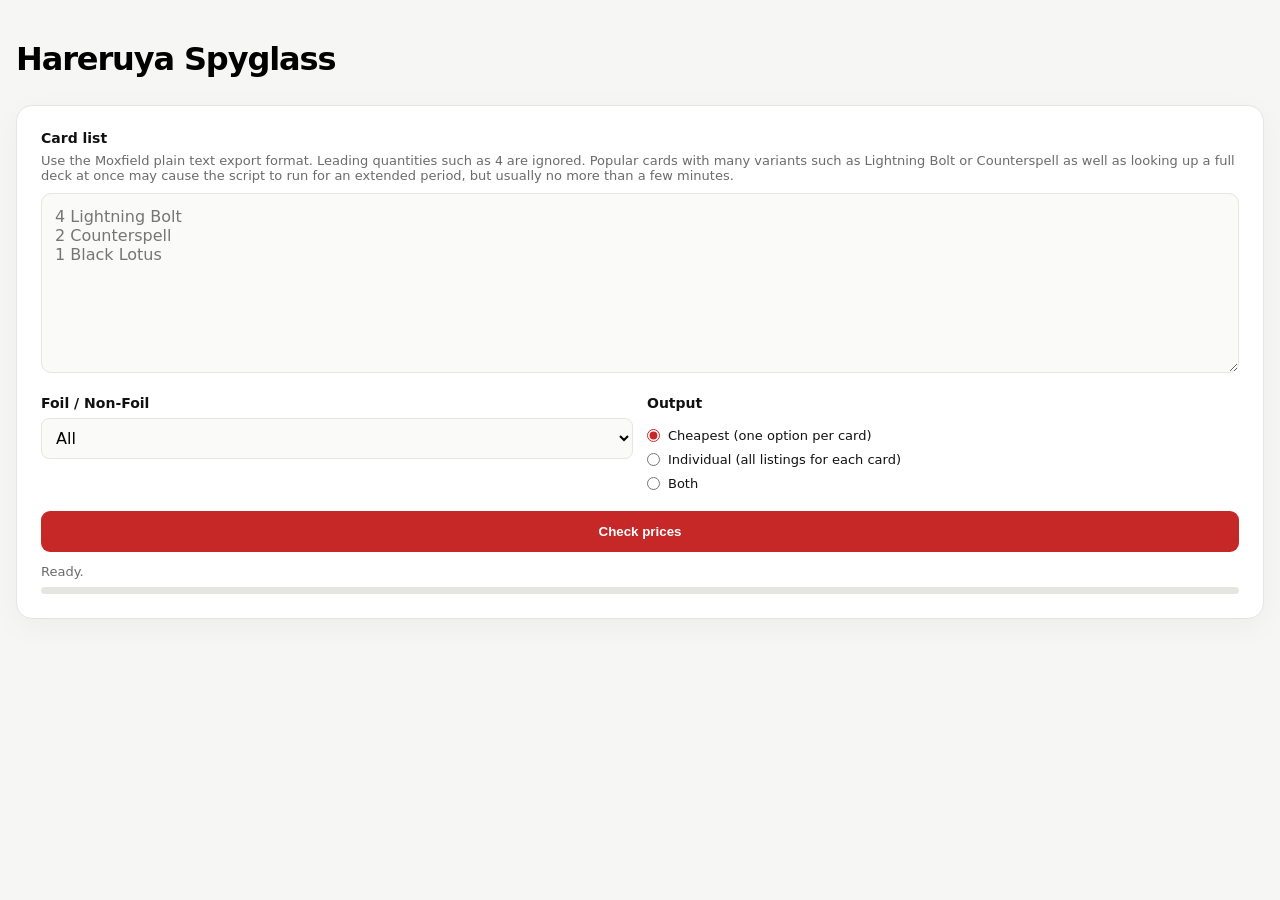
==== static/index.html @ bbbd2a52 "Initial version This should work. It is vibe coded for the most part and superficially tested, but d" ====
<!doctype html>
<html lang="en">
<head>
  <meta charset="utf-8">
  <meta name="viewport" content="width=device-width, initial-scale=1">
  <title>Hareruya Spyglass</title>
  <link rel="stylesheet" href="/static/styles.css">
</head>
<body>
  <main class="shell">
    <header>
      <h1>Hareruya Spyglass</h1>
    </header>

    <section class="panel form-panel">
      <label for="cards">Card list</label>
      <p class="hint">Use the Moxfield plain text export format. Leading quantities such as <code>4</code> are ignored. Popular cards with many variants such as Lightning Bolt or Counterspell as well as looking up a full deck at once may cause the script to run for an extended period, but usually no more than a few minutes.</p>
      <textarea id="cards" spellcheck="false" placeholder="4 Lightning Bolt&#10;2 Counterspell&#10;1 Black Lotus"></textarea>

      <div class="options">
        <div>
          <label for="finish">Foil / Non-Foil</label>
          <select id="finish">
            <option value="all">All</option>
            <option value="foil">Foil</option>
            <option value="nonfoil">Non-foil</option>
          </select>
        </div>
        <div>
          <label>Output</label>
          <div class="output-checks" id="outputChecks">
            <label class="check-option"><input type="radio" name="output" id="outputCheapest" value="cheapest" checked> Cheapest (one option per card)</label>
            <label class="check-option"><input type="radio" name="output" id="outputAll" value="individual"> Individual (all listings for each card)</label>
            <label class="check-option"><input type="radio" name="output" id="outputBoth" value="both"> Both</label>
          </div>
        </div>
      </div>

      <button id="check">Check prices</button>
      <div id="status" class="status">Ready.</div>
      <div class="progress-track"><div id="progress" class="progress"></div></div>
    </section>

    <section id="results" class="results hidden"></section>
  </main>
  <script src="/static/app.js"></script>
</body>
</html>
---- static/styles.css ----
:root { --red:#c62828; --red-dark:#9f1f1f; --bg:#f6f6f4; --card:#fff; --text:#111; --muted:#6b6b6b; --border:#e5e5e2; --field:#fafaf8; }
* { box-sizing:border-box; }
body { margin:0; background:var(--bg); color:var(--text); font-family:Inter,ui-sans-serif,system-ui,-apple-system,BlinkMacSystemFont,"Segoe UI",sans-serif; }
.shell { width:min(1250px,calc(100% - 32px)); margin:0 auto; padding:42px 0 60px; }
header { margin-bottom:28px; }
h1 { margin:0; font-size:32px; line-height:1.1; letter-spacing:-.035em; color:#000; }
p { margin:5px 0 0; color:var(--muted); }
.panel,.card-result { background:var(--card); border:1px solid var(--border); border-radius:16px; padding:24px; box-shadow:0 8px 30px rgba(0,0,0,.04); }
label { display:block; font-weight:700; font-size:14px; margin-bottom:7px; }
.hint { font-size:13px; margin:0 0 10px; }
textarea { width:100%; min-height:180px; resize:vertical; border:1px solid var(--border); background:var(--field); border-radius:10px; padding:13px; font:inherit; outline:none; }
textarea:focus,select:focus,input:focus { border-color:var(--red); box-shadow:0 0 0 3px rgba(198,40,40,.1); }
.options { display:grid; grid-template-columns:1fr 1fr; gap:14px; margin-top:18px; }
select,input { width:100%; padding:9px 10px; border:1px solid var(--border); border-radius:8px; background:var(--field); font:inherit; }
button { margin-top:18px; width:100%; border:0; border-radius:9px; background:var(--red); color:white; padding:13px 18px; font-weight:800; cursor:pointer; }
button:hover { background:var(--red-dark); } button:disabled { opacity:.55; cursor:not-allowed; }
.status { margin-top:12px; color:var(--muted); font-size:13px; }
.progress-track { margin-top:8px; height:7px; background:var(--border); border-radius:999px; overflow:hidden; }
.progress { width:0; height:100%; background:var(--red); transition:width .2s; }
.results { margin-top:24px; width:100vw; margin-left:calc(50% - 50vw); margin-right:calc(50% - 50vw); display:flex; flex-direction:column; align-items:center; gap:18px; }
.card-result { width:max-content; max-width:calc(100vw - 32px); margin-inline:auto; }\n.card-result h2 { margin:0 0 14px; font-size:18px; }
.individual-section { padding-bottom:18px; }
.tabbar { display:flex; gap:6px; flex-wrap:nowrap; overflow-x:auto; margin-bottom:14px; border-bottom:1px solid var(--border); padding:0 2px 10px; scrollbar-width:thin; }
.tab { width:auto; flex:0 0 auto; margin:0; background:var(--field); color:var(--muted); padding:9px 12px; border:1px solid var(--border); border-radius:8px; white-space:nowrap; }
.tab:hover { background:var(--red-soft, #fdecec); color:var(--text); }
.tab.active { background:var(--red); color:#fff; border-color:var(--red); }
.tab-panel { min-width:0; }
.table-tools { display:flex; align-items:end; justify-content:space-between; gap:12px; margin-bottom:12px; flex-wrap:wrap; }
.filters { display:flex; align-items:end; gap:8px; flex-wrap:wrap; flex:1; }
.filter-control { min-width:120px; margin:0; font-size:12px; color:var(--muted); }
.filter-control input,.filter-control select { margin-top:5px; }
.title-filter { min-width:190px; }
.clear-filters { width:auto; margin:0; padding:9px 12px; background:var(--field); color:var(--text); border:1px solid var(--border); }
.clear-filters:hover { background:#eee; }
.table-count { color:var(--muted); font-size:12px; white-space:nowrap; }
.table-wrap { width:fit-content; max-width:100%; margin-inline:auto; overflow-x:auto; overflow-y:visible; border:1px solid var(--border); border-radius:9px; }
table { width:max-content; min-width:0; max-width:none; border-collapse:collapse; }
th,td { text-align:left; padding:10px 9px; border-bottom:1px solid var(--border); vertical-align:middle; white-space:nowrap; }
th { background:var(--red); color:white; cursor:pointer; position:sticky; top:0; user-select:none; }
th:last-child { cursor:default; }
.listing-heading { width:130px; cursor:default; }
.preview-heading { width:105px; cursor:default; }
.listing-unavailable { color:var(--muted); font-size:12px; }
tr:last-child td { border-bottom:0; }
.price { white-space:nowrap; font-variant-numeric:tabular-nums; font-weight:700; }
.listing-button { display:inline-block; padding:6px 11px; border-radius:7px; background:var(--red); color:#fff; text-decoration:none; font-weight:700; font-size:12px; white-space:nowrap; }
.listing-button:hover { background:var(--red-dark); }
.preview-button { position:relative; display:inline-flex; align-items:center; justify-content:center; min-width:72px; padding:6px 10px; border-radius:7px; background:var(--field); color:var(--text); border:1px solid var(--border); font-weight:700; font-size:12px; white-space:nowrap; cursor:default; }
.preview-button:hover, .preview-button:focus-visible { background:#eee; outline:none; }
.preview-unavailable { color:var(--muted); }

.empty,.error,.no-results { padding:18px; background:var(--field); border-radius:9px; color:var(--muted); }
.hidden { display:none; }
@media (max-width:700px) { .shell{width:min(100% - 18px,1250px);padding-top:22px} h1{font-size:24px}.options{grid-template-columns:1fr}.panel,.card-result{padding:17px}.filter-control{min-width:calc(50% - 8px)}.title-filter{min-width:100%} }

.output-checks { display:flex; flex-direction:column; gap:9px; padding:10px 0 2px; }
.check-option { display:flex; align-items:center; gap:8px; margin:0; font-weight:500; font-size:13px; cursor:pointer; }
.check-option input { width:auto; margin:0; accent-color:var(--red); }
.image-preview-overlay { position:fixed; z-index:2147483647; width:max-content; max-width:calc(100vw - 20px); max-height:calc(100vh - 20px); overflow:hidden; padding:0; background:transparent; border:0; border-radius:10px; box-shadow:none; pointer-events:none; }
.image-preview-overlay img { display:block; width:auto; max-width:calc(100vw - 20px); height:auto; max-height:calc(100vh - 20px); object-fit:contain; border:1px solid var(--border); border-radius:8px; box-shadow:0 18px 45px rgba(0,0,0,.25); }
.preview-message { padding:24px 14px; background:#fff; border:1px solid var(--border); border-radius:10px; box-shadow:0 18px 45px rgba(0,0,0,.25); color:var(--muted); text-align:center; font-size:13px; }
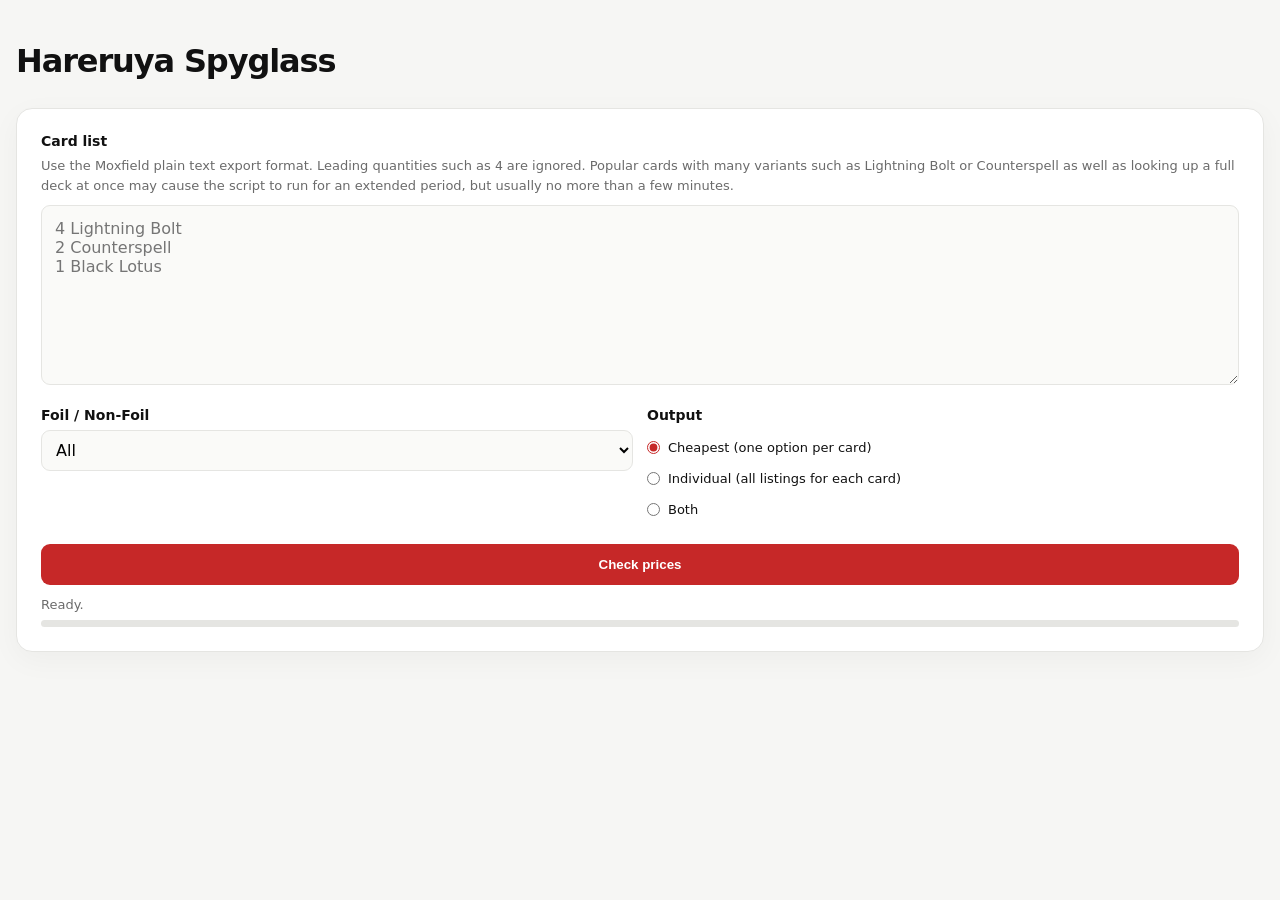
==== commit 3df7fa17: "Update: Fix Excessive Lookup (for example: Tithe also returning Smothering Tithe)" ====
--- a/static/index.html
+++ b/static/index.html
@@ -1,48 +1 @@
-<!doctype html>
-<html lang="en">
-<head>
-  <meta charset="utf-8">
-  <meta name="viewport" content="width=device-width, initial-scale=1">
-  <title>Hareruya Spyglass</title>
-  <link rel="stylesheet" href="/static/styles.css">
-</head>
-<body>
-  <main class="shell">
-    <header>
-      <h1>Hareruya Spyglass</h1>
-    </header>
-
-    <section class="panel form-panel">
-      <label for="cards">Card list</label>
-      <p class="hint">Use the Moxfield plain text export format. Leading quantities such as <code>4</code> are ignored. Popular cards with many variants such as Lightning Bolt or Counterspell as well as looking up a full deck at once may cause the script to run for an extended period, but usually no more than a few minutes.</p>
-      <textarea id="cards" spellcheck="false" placeholder="4 Lightning Bolt&#10;2 Counterspell&#10;1 Black Lotus"></textarea>
-
-      <div class="options">
-        <div>
-          <label for="finish">Foil / Non-Foil</label>
-          <select id="finish">
-            <option value="all">All</option>
-            <option value="foil">Foil</option>
-            <option value="nonfoil">Non-foil</option>
-          </select>
-        </div>
-        <div>
-          <label>Output</label>
-          <div class="output-checks" id="outputChecks">
-            <label class="check-option"><input type="radio" name="output" id="outputCheapest" value="cheapest" checked> Cheapest (one option per card)</label>
-            <label class="check-option"><input type="radio" name="output" id="outputAll" value="individual"> Individual (all listings for each card)</label>
-            <label class="check-option"><input type="radio" name="output" id="outputBoth" value="both"> Both</label>
-          </div>
-        </div>
-      </div>
-
-      <button id="check">Check prices</button>
-      <div id="status" class="status">Ready.</div>
-      <div class="progress-track"><div id="progress" class="progress"></div></div>
-    </section>
-
-    <section id="results" class="results hidden"></section>
-  </main>
-  <script src="/static/app.js"></script>
-</body>
-</html>
+<!doctype html><html><head><meta charset="utf-8"><meta name="viewport" content="width=device-width,initial-scale=1"><title>Hareruya Spyglass</title><link rel="stylesheet" href="/static/styles.css"></head><body><main class="shell"><header><h1>Hareruya Spyglass</h1></header><section class="panel"><label for="cards">Card list</label><p class="hint">Use the Moxfield plain text export format. Leading quantities such as <code>4</code> are ignored. Popular cards with many variants such as Lightning Bolt or Counterspell as well as looking up a full deck at once may cause the script to run for an extended period, but usually no more than a few minutes.</p><textarea id="cards" spellcheck="false" placeholder="4 Lightning Bolt&#10;2 Counterspell&#10;1 Black Lotus"></textarea><div class="options"><div><label for="finish">Foil / Non-Foil</label><select id="finish"><option value="all">All</option><option value="foil">Foil</option><option value="nonfoil">Non-foil</option></select></div><div><label>Output</label><div class="output-checks"><label><input type="radio" name="output" id="outputCheapest" checked> Cheapest (one option per card)</label><label><input type="radio" name="output" id="outputAll"> Individual (all listings for each card)</label><label><input type="radio" name="output" id="outputBoth"> Both</label></div></div></div><button id="check">Check prices</button><div id="status" class="status">Ready.</div><div class="progress-track"><div id="progress"></div></div></section><section id="results" class="results hidden"></section></main><script src="/static/app.js"></script></body></html>
--- a/static/styles.css
+++ b/static/styles.css
@@ -1,61 +1 @@
-:root { --red:#c62828; --red-dark:#9f1f1f; --bg:#f6f6f4; --card:#fff; --text:#111; --muted:#6b6b6b; --border:#e5e5e2; --field:#fafaf8; }
-* { box-sizing:border-box; }
-body { margin:0; background:var(--bg); color:var(--text); font-family:Inter,ui-sans-serif,system-ui,-apple-system,BlinkMacSystemFont,"Segoe UI",sans-serif; }
-.shell { width:min(1250px,calc(100% - 32px)); margin:0 auto; padding:42px 0 60px; }
-header { margin-bottom:28px; }
-h1 { margin:0; font-size:32px; line-height:1.1; letter-spacing:-.035em; color:#000; }
-p { margin:5px 0 0; color:var(--muted); }
-.panel,.card-result { background:var(--card); border:1px solid var(--border); border-radius:16px; padding:24px; box-shadow:0 8px 30px rgba(0,0,0,.04); }
-label { display:block; font-weight:700; font-size:14px; margin-bottom:7px; }
-.hint { font-size:13px; margin:0 0 10px; }
-textarea { width:100%; min-height:180px; resize:vertical; border:1px solid var(--border); background:var(--field); border-radius:10px; padding:13px; font:inherit; outline:none; }
-textarea:focus,select:focus,input:focus { border-color:var(--red); box-shadow:0 0 0 3px rgba(198,40,40,.1); }
-.options { display:grid; grid-template-columns:1fr 1fr; gap:14px; margin-top:18px; }
-select,input { width:100%; padding:9px 10px; border:1px solid var(--border); border-radius:8px; background:var(--field); font:inherit; }
-button { margin-top:18px; width:100%; border:0; border-radius:9px; background:var(--red); color:white; padding:13px 18px; font-weight:800; cursor:pointer; }
-button:hover { background:var(--red-dark); } button:disabled { opacity:.55; cursor:not-allowed; }
-.status { margin-top:12px; color:var(--muted); font-size:13px; }
-.progress-track { margin-top:8px; height:7px; background:var(--border); border-radius:999px; overflow:hidden; }
-.progress { width:0; height:100%; background:var(--red); transition:width .2s; }
-.results { margin-top:24px; width:100vw; margin-left:calc(50% - 50vw); margin-right:calc(50% - 50vw); display:flex; flex-direction:column; align-items:center; gap:18px; }
-.card-result { width:max-content; max-width:calc(100vw - 32px); margin-inline:auto; }\n.card-result h2 { margin:0 0 14px; font-size:18px; }
-.individual-section { padding-bottom:18px; }
-.tabbar { display:flex; gap:6px; flex-wrap:nowrap; overflow-x:auto; margin-bottom:14px; border-bottom:1px solid var(--border); padding:0 2px 10px; scrollbar-width:thin; }
-.tab { width:auto; flex:0 0 auto; margin:0; background:var(--field); color:var(--muted); padding:9px 12px; border:1px solid var(--border); border-radius:8px; white-space:nowrap; }
-.tab:hover { background:var(--red-soft, #fdecec); color:var(--text); }
-.tab.active { background:var(--red); color:#fff; border-color:var(--red); }
-.tab-panel { min-width:0; }
-.table-tools { display:flex; align-items:end; justify-content:space-between; gap:12px; margin-bottom:12px; flex-wrap:wrap; }
-.filters { display:flex; align-items:end; gap:8px; flex-wrap:wrap; flex:1; }
-.filter-control { min-width:120px; margin:0; font-size:12px; color:var(--muted); }
-.filter-control input,.filter-control select { margin-top:5px; }
-.title-filter { min-width:190px; }
-.clear-filters { width:auto; margin:0; padding:9px 12px; background:var(--field); color:var(--text); border:1px solid var(--border); }
-.clear-filters:hover { background:#eee; }
-.table-count { color:var(--muted); font-size:12px; white-space:nowrap; }
-.table-wrap { width:fit-content; max-width:100%; margin-inline:auto; overflow-x:auto; overflow-y:visible; border:1px solid var(--border); border-radius:9px; }
-table { width:max-content; min-width:0; max-width:none; border-collapse:collapse; }
-th,td { text-align:left; padding:10px 9px; border-bottom:1px solid var(--border); vertical-align:middle; white-space:nowrap; }
-th { background:var(--red); color:white; cursor:pointer; position:sticky; top:0; user-select:none; }
-th:last-child { cursor:default; }
-.listing-heading { width:130px; cursor:default; }
-.preview-heading { width:105px; cursor:default; }
-.listing-unavailable { color:var(--muted); font-size:12px; }
-tr:last-child td { border-bottom:0; }
-.price { white-space:nowrap; font-variant-numeric:tabular-nums; font-weight:700; }
-.listing-button { display:inline-block; padding:6px 11px; border-radius:7px; background:var(--red); color:#fff; text-decoration:none; font-weight:700; font-size:12px; white-space:nowrap; }
-.listing-button:hover { background:var(--red-dark); }
-.preview-button { position:relative; display:inline-flex; align-items:center; justify-content:center; min-width:72px; padding:6px 10px; border-radius:7px; background:var(--field); color:var(--text); border:1px solid var(--border); font-weight:700; font-size:12px; white-space:nowrap; cursor:default; }
-.preview-button:hover, .preview-button:focus-visible { background:#eee; outline:none; }
-.preview-unavailable { color:var(--muted); }
-
-.empty,.error,.no-results { padding:18px; background:var(--field); border-radius:9px; color:var(--muted); }
-.hidden { display:none; }
-@media (max-width:700px) { .shell{width:min(100% - 18px,1250px);padding-top:22px} h1{font-size:24px}.options{grid-template-columns:1fr}.panel,.card-result{padding:17px}.filter-control{min-width:calc(50% - 8px)}.title-filter{min-width:100%} }
-
-.output-checks { display:flex; flex-direction:column; gap:9px; padding:10px 0 2px; }
-.check-option { display:flex; align-items:center; gap:8px; margin:0; font-weight:500; font-size:13px; cursor:pointer; }
-.check-option input { width:auto; margin:0; accent-color:var(--red); }
-.image-preview-overlay { position:fixed; z-index:2147483647; width:max-content; max-width:calc(100vw - 20px); max-height:calc(100vh - 20px); overflow:hidden; padding:0; background:transparent; border:0; border-radius:10px; box-shadow:none; pointer-events:none; }
-.image-preview-overlay img { display:block; width:auto; max-width:calc(100vw - 20px); height:auto; max-height:calc(100vh - 20px); object-fit:contain; border:1px solid var(--border); border-radius:8px; box-shadow:0 18px 45px rgba(0,0,0,.25); }
-.preview-message { padding:24px 14px; background:#fff; border:1px solid var(--border); border-radius:10px; box-shadow:0 18px 45px rgba(0,0,0,.25); color:var(--muted); text-align:center; font-size:13px; }
+:root{--red:#c62828;--red2:#9f1f1f;--bg:#f6f6f4;--card:#fff;--text:#111;--muted:#6b6b6b;--border:#e5e5e2;--field:#fafaf8}*{box-sizing:border-box}body{margin:0;background:var(--bg);color:var(--text);font-family:Inter,ui-sans-serif,system-ui,-apple-system,"Segoe UI",sans-serif}.shell{width:min(1250px,calc(100% - 32px));margin:0 auto;padding:42px 0 60px}header{margin-bottom:28px}h1{margin:0;font-size:32px;letter-spacing:-.035em}.panel,.card-result{background:var(--card);border:1px solid var(--border);border-radius:16px;padding:24px;box-shadow:0 8px 30px rgba(0,0,0,.04)}label{display:block;font-size:14px;font-weight:700;margin-bottom:7px}.hint{font-size:13px;color:var(--muted);line-height:1.5}textarea,select,input{font:inherit;border:1px solid var(--border);background:var(--field);border-radius:9px}.hint{margin:0 0 10px}textarea{width:100%;min-height:180px;resize:vertical;padding:13px;outline:none}.options{display:grid;grid-template-columns:1fr 1fr;gap:14px;margin-top:18px}.output-checks{display:flex;flex-direction:column;gap:9px;padding:10px 0 2px}.output-checks label{font-weight:500;font-size:13px;display:flex;align-items:center;gap:8px}.output-checks input{width:auto;margin:0;accent-color:var(--red)}select,input{width:100%;padding:9px 10px}button{border:0;border-radius:9px;background:var(--red);color:#fff;padding:13px 18px;font-weight:800;cursor:pointer}#check{width:100%;margin-top:18px}button:hover{background:var(--red2)}button:disabled{opacity:.55}.status{margin-top:12px;font-size:13px;color:var(--muted)}.progress-track{margin-top:8px;height:7px;background:var(--border);border-radius:999px;overflow:hidden}.progress-track>div{height:100%;width:0;background:var(--red)}.results{margin-top:24px;width:100vw;margin-left:calc(50% - 50vw);display:flex;flex-direction:column;align-items:center;gap:18px}.card-result{width:max-content;max-width:calc(100vw - 32px);margin-inline:auto}.card-result h2{margin:0 0 14px;font-size:18px}.table-tools{display:flex;align-items:end;justify-content:space-between;gap:12px;margin-bottom:12px;flex-wrap:wrap}.filters{display:flex;align-items:end;gap:8px;flex-wrap:wrap;flex:1}.filter-control{min-width:120px;margin:0;font-size:12px;color:var(--muted)}.filter-control input,.filter-control select{margin-top:5px}.title-filter{min-width:190px}.clear-filters{width:auto;padding:9px 12px;background:var(--field);color:var(--text);border:1px solid var(--border);margin:0}.table-count{font-size:12px;color:var(--muted);white-space:nowrap}.table-wrap{width:fit-content;max-width:100%;margin-inline:auto;overflow-x:auto;border:1px solid var(--border);border-radius:9px}table{width:max-content;border-collapse:collapse}th,td{padding:10px 9px;text-align:left;white-space:nowrap;border-bottom:1px solid var(--border);vertical-align:middle}th{background:var(--red);color:#fff;cursor:pointer;user-select:none}.listing-heading,.preview-heading{cursor:default}.price{font-weight:700}.listing-button{display:inline-block;padding:6px 11px;border-radius:7px;background:var(--red);color:#fff;text-decoration:none;font-size:12px}.preview-button{display:inline-flex;min-width:72px;justify-content:center;padding:6px 10px;border:1px solid var(--border);border-radius:7px;background:var(--field);font-weight:700;font-size:12px;cursor:default}.empty,.error,.no-results{padding:18px;background:var(--field);border-radius:9px;color:var(--muted)}.hidden{display:none}.tabbar{display:flex;gap:6px;overflow-x:auto;flex-wrap:nowrap;padding:0 2px 10px;margin-bottom:14px;border-bottom:1px solid var(--border)}.tab{width:auto;flex:0 0 auto;margin:0;padding:9px 12px;background:var(--field);color:var(--muted);border:1px solid var(--border)}.tab.active{background:var(--red);color:#fff}.image-preview-overlay{position:fixed;z-index:2147483647;width:max-content;max-width:calc(100vw - 20px);max-height:calc(100vh - 20px);overflow:hidden;pointer-events:none}.image-preview-overlay img{display:block;width:auto;max-width:calc(100vw - 20px);height:auto;max-height:calc(100vh - 20px);border-radius:8px;box-shadow:0 18px 45px rgba(0,0,0,.25)}.preview-message{padding:14px;background:#fff;border:1px solid var(--border);border-radius:9px;box-shadow:0 18px 45px rgba(0,0,0,.25);color:var(--muted)}@media(max-width:700px){.shell{width:calc(100% - 18px);padding-top:22px}.options{grid-template-columns:1fr}.panel,.card-result{padding:17px}}
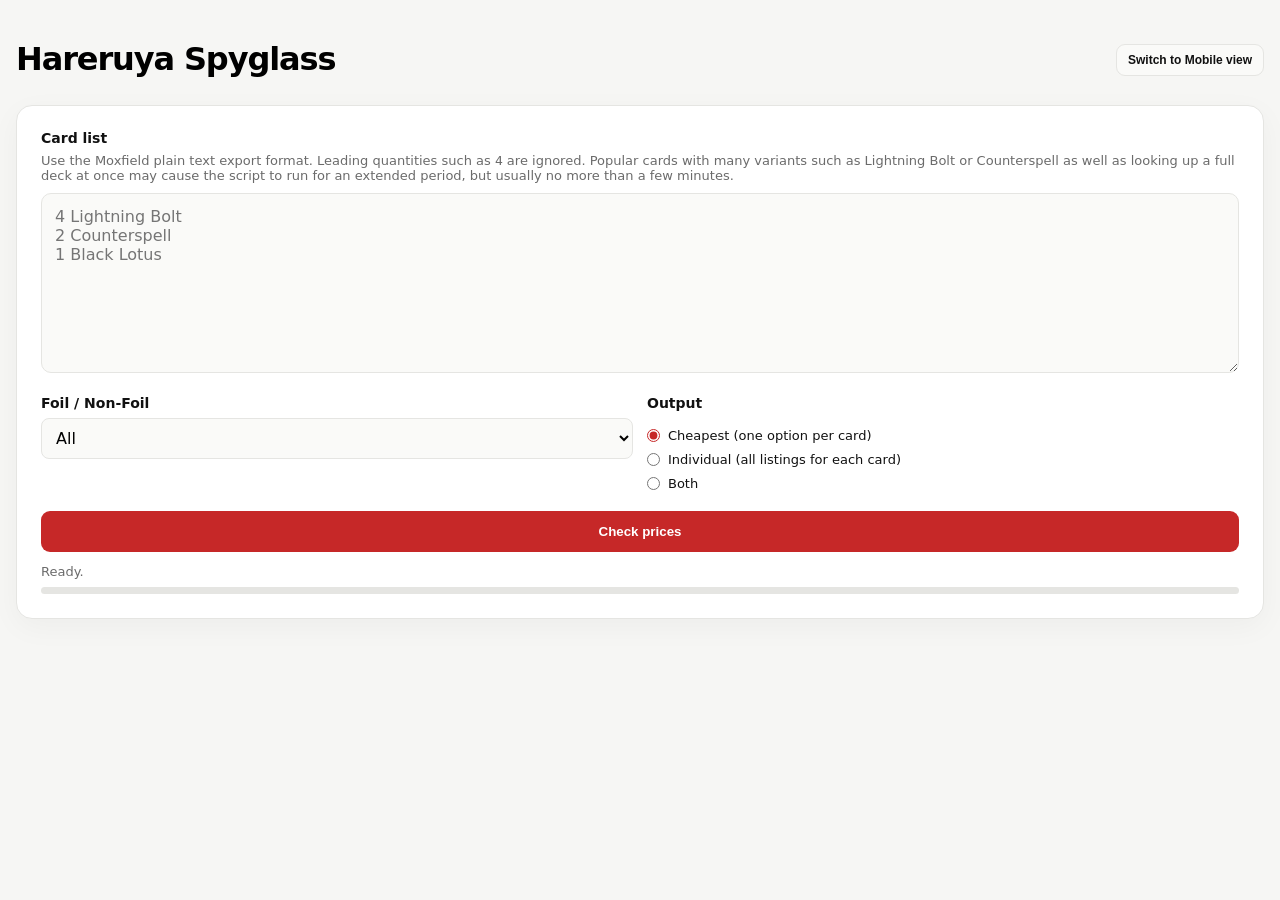
==== commit 6c7f7673: "Update to fix some bugs and add currency conversion and mobile view" ====
--- a/static/index.html
+++ b/static/index.html
@@ -1 +1,49 @@
-<!doctype html><html><head><meta charset="utf-8"><meta name="viewport" content="width=device-width,initial-scale=1"><title>Hareruya Spyglass</title><link rel="stylesheet" href="/static/styles.css"></head><body><main class="shell"><header><h1>Hareruya Spyglass</h1></header><section class="panel"><label for="cards">Card list</label><p class="hint">Use the Moxfield plain text export format. Leading quantities such as <code>4</code> are ignored. Popular cards with many variants such as Lightning Bolt or Counterspell as well as looking up a full deck at once may cause the script to run for an extended period, but usually no more than a few minutes.</p><textarea id="cards" spellcheck="false" placeholder="4 Lightning Bolt&#10;2 Counterspell&#10;1 Black Lotus"></textarea><div class="options"><div><label for="finish">Foil / Non-Foil</label><select id="finish"><option value="all">All</option><option value="foil">Foil</option><option value="nonfoil">Non-foil</option></select></div><div><label>Output</label><div class="output-checks"><label><input type="radio" name="output" id="outputCheapest" checked> Cheapest (one option per card)</label><label><input type="radio" name="output" id="outputAll"> Individual (all listings for each card)</label><label><input type="radio" name="output" id="outputBoth"> Both</label></div></div></div><button id="check">Check prices</button><div id="status" class="status">Ready.</div><div class="progress-track"><div id="progress"></div></div></section><section id="results" class="results hidden"></section></main><script src="/static/app.js"></script></body></html>
+<!doctype html>
+<html lang="en">
+<head>
+  <meta charset="utf-8">
+  <meta name="viewport" content="width=device-width, initial-scale=1">
+  <title>Hareruya Spyglass</title>
+  <link rel="stylesheet" href="/static/styles.css">
+</head>
+<body>
+  <main class="shell">
+    <header class="site-header">
+      <h1>Hareruya Spyglass</h1>
+      <button id="viewToggle" class="view-toggle" type="button" aria-pressed="false">Switch to Mobile view</button>
+    </header>
+
+    <section class="panel form-panel">
+      <label for="cards">Card list</label>
+      <p class="hint">Use the Moxfield plain text export format. Leading quantities such as <code>4</code> are ignored. Popular cards with many variants such as Lightning Bolt or Counterspell as well as looking up a full deck at once may cause the script to run for an extended period, but usually no more than a few minutes.</p>
+      <textarea id="cards" spellcheck="false" placeholder="4 Lightning Bolt&#10;2 Counterspell&#10;1 Black Lotus"></textarea>
+
+      <div class="options">
+        <div>
+          <label for="finish">Foil / Non-Foil</label>
+          <select id="finish">
+            <option value="all">All</option>
+            <option value="foil">Foil</option>
+            <option value="nonfoil">Non-foil</option>
+          </select>
+        </div>
+        <div>
+          <label>Output</label>
+          <div class="output-checks" id="outputChecks">
+            <label class="check-option"><input type="radio" name="output" id="outputCheapest" value="cheapest" checked> Cheapest (one option per card)</label>
+            <label class="check-option"><input type="radio" name="output" id="outputAll" value="individual"> Individual (all listings for each card)</label>
+            <label class="check-option"><input type="radio" name="output" id="outputBoth" value="both"> Both</label>
+          </div>
+        </div>
+      </div>
+
+      <button id="check">Check prices</button>
+      <div id="status" class="status">Ready.</div>
+      <div class="progress-track"><div id="progress" class="progress"></div></div>
+    </section>
+
+    <section id="results" class="results hidden"></section>
+  </main>
+  <script src="/static/app.js"></script>
+</body>
+</html>
--- a/static/styles.css
+++ b/static/styles.css
@@ -1 +1,97 @@
-:root{--red:#c62828;--red2:#9f1f1f;--bg:#f6f6f4;--card:#fff;--text:#111;--muted:#6b6b6b;--border:#e5e5e2;--field:#fafaf8}*{box-sizing:border-box}body{margin:0;background:var(--bg);color:var(--text);font-family:Inter,ui-sans-serif,system-ui,-apple-system,"Segoe UI",sans-serif}.shell{width:min(1250px,calc(100% - 32px));margin:0 auto;padding:42px 0 60px}header{margin-bottom:28px}h1{margin:0;font-size:32px;letter-spacing:-.035em}.panel,.card-result{background:var(--card);border:1px solid var(--border);border-radius:16px;padding:24px;box-shadow:0 8px 30px rgba(0,0,0,.04)}label{display:block;font-size:14px;font-weight:700;margin-bottom:7px}.hint{font-size:13px;color:var(--muted);line-height:1.5}textarea,select,input{font:inherit;border:1px solid var(--border);background:var(--field);border-radius:9px}.hint{margin:0 0 10px}textarea{width:100%;min-height:180px;resize:vertical;padding:13px;outline:none}.options{display:grid;grid-template-columns:1fr 1fr;gap:14px;margin-top:18px}.output-checks{display:flex;flex-direction:column;gap:9px;padding:10px 0 2px}.output-checks label{font-weight:500;font-size:13px;display:flex;align-items:center;gap:8px}.output-checks input{width:auto;margin:0;accent-color:var(--red)}select,input{width:100%;padding:9px 10px}button{border:0;border-radius:9px;background:var(--red);color:#fff;padding:13px 18px;font-weight:800;cursor:pointer}#check{width:100%;margin-top:18px}button:hover{background:var(--red2)}button:disabled{opacity:.55}.status{margin-top:12px;font-size:13px;color:var(--muted)}.progress-track{margin-top:8px;height:7px;background:var(--border);border-radius:999px;overflow:hidden}.progress-track>div{height:100%;width:0;background:var(--red)}.results{margin-top:24px;width:100vw;margin-left:calc(50% - 50vw);display:flex;flex-direction:column;align-items:center;gap:18px}.card-result{width:max-content;max-width:calc(100vw - 32px);margin-inline:auto}.card-result h2{margin:0 0 14px;font-size:18px}.table-tools{display:flex;align-items:end;justify-content:space-between;gap:12px;margin-bottom:12px;flex-wrap:wrap}.filters{display:flex;align-items:end;gap:8px;flex-wrap:wrap;flex:1}.filter-control{min-width:120px;margin:0;font-size:12px;color:var(--muted)}.filter-control input,.filter-control select{margin-top:5px}.title-filter{min-width:190px}.clear-filters{width:auto;padding:9px 12px;background:var(--field);color:var(--text);border:1px solid var(--border);margin:0}.table-count{font-size:12px;color:var(--muted);white-space:nowrap}.table-wrap{width:fit-content;max-width:100%;margin-inline:auto;overflow-x:auto;border:1px solid var(--border);border-radius:9px}table{width:max-content;border-collapse:collapse}th,td{padding:10px 9px;text-align:left;white-space:nowrap;border-bottom:1px solid var(--border);vertical-align:middle}th{background:var(--red);color:#fff;cursor:pointer;user-select:none}.listing-heading,.preview-heading{cursor:default}.price{font-weight:700}.listing-button{display:inline-block;padding:6px 11px;border-radius:7px;background:var(--red);color:#fff;text-decoration:none;font-size:12px}.preview-button{display:inline-flex;min-width:72px;justify-content:center;padding:6px 10px;border:1px solid var(--border);border-radius:7px;background:var(--field);font-weight:700;font-size:12px;cursor:default}.empty,.error,.no-results{padding:18px;background:var(--field);border-radius:9px;color:var(--muted)}.hidden{display:none}.tabbar{display:flex;gap:6px;overflow-x:auto;flex-wrap:nowrap;padding:0 2px 10px;margin-bottom:14px;border-bottom:1px solid var(--border)}.tab{width:auto;flex:0 0 auto;margin:0;padding:9px 12px;background:var(--field);color:var(--muted);border:1px solid var(--border)}.tab.active{background:var(--red);color:#fff}.image-preview-overlay{position:fixed;z-index:2147483647;width:max-content;max-width:calc(100vw - 20px);max-height:calc(100vh - 20px);overflow:hidden;pointer-events:none}.image-preview-overlay img{display:block;width:auto;max-width:calc(100vw - 20px);height:auto;max-height:calc(100vh - 20px);border-radius:8px;box-shadow:0 18px 45px rgba(0,0,0,.25)}.preview-message{padding:14px;background:#fff;border:1px solid var(--border);border-radius:9px;box-shadow:0 18px 45px rgba(0,0,0,.25);color:var(--muted)}@media(max-width:700px){.shell{width:calc(100% - 18px);padding-top:22px}.options{grid-template-columns:1fr}.panel,.card-result{padding:17px}}
+:root { --red:#c62828; --red-dark:#9f1f1f; --bg:#f6f6f4; --card:#fff; --text:#111; --muted:#6b6b6b; --border:#e5e5e2; --field:#fafaf8; }
+* { box-sizing:border-box; }
+body { margin:0; background:var(--bg); color:var(--text); font-family:Inter,ui-sans-serif,system-ui,-apple-system,BlinkMacSystemFont,"Segoe UI",sans-serif; }
+.shell { width:min(1250px,calc(100% - 32px)); margin:0 auto; padding:42px 0 60px; }
+header { margin-bottom:28px; display:flex; align-items:center; justify-content:space-between; gap:16px; }
+.view-toggle { width:auto; margin:0; padding:8px 11px; background:var(--field); color:var(--text); border:1px solid var(--border); font-size:12px; white-space:nowrap; }
+.view-toggle:hover { background:#eee; }
+h1 { margin:0; font-size:32px; line-height:1.1; letter-spacing:-.035em; color:#000; }
+p { margin:5px 0 0; color:var(--muted); }
+.panel,.card-result { background:var(--card); border:1px solid var(--border); border-radius:16px; padding:24px; box-shadow:0 8px 30px rgba(0,0,0,.04); }
+label { display:block; font-weight:700; font-size:14px; margin-bottom:7px; }
+.hint { font-size:13px; margin:0 0 10px; }
+textarea { width:100%; min-height:180px; resize:vertical; border:1px solid var(--border); background:var(--field); border-radius:10px; padding:13px; font:inherit; outline:none; }
+textarea:focus,select:focus,input:focus { border-color:var(--red); box-shadow:0 0 0 3px rgba(198,40,40,.1); }
+.options { display:grid; grid-template-columns:1fr 1fr; gap:14px; margin-top:18px; }
+select,input { width:100%; padding:9px 10px; border:1px solid var(--border); border-radius:8px; background:var(--field); font:inherit; }
+button { margin-top:18px; width:100%; border:0; border-radius:9px; background:var(--red); color:white; padding:13px 18px; font-weight:800; cursor:pointer; }
+button:hover { background:var(--red-dark); } button:disabled { opacity:.55; cursor:not-allowed; }
+.status { margin-top:12px; color:var(--muted); font-size:13px; }
+.progress-track { margin-top:8px; height:7px; background:var(--border); border-radius:999px; overflow:hidden; }
+.progress { width:0; height:100%; background:var(--red); transition:width .2s; }
+.results { margin-top:24px; width:100vw; margin-left:calc(50% - 50vw); margin-right:calc(50% - 50vw); display:flex; flex-direction:column; align-items:center; gap:18px; }
+.card-result { width:max-content; max-width:calc(100vw - 32px); margin-inline:auto; }\n.card-result h2 { margin:0 0 14px; font-size:18px; }
+.individual-section { padding-bottom:18px; }
+.tabbar { display:flex; gap:6px; flex-wrap:nowrap; overflow-x:auto; margin-bottom:14px; border-bottom:1px solid var(--border); padding:0 2px 10px; scrollbar-width:thin; }
+.tab { width:auto; flex:0 0 auto; margin:0; background:var(--field); color:var(--muted); padding:9px 12px; border:1px solid var(--border); border-radius:8px; white-space:nowrap; }
+.tab:hover { background:var(--red-soft, #fdecec); color:var(--text); }
+.tab.active { background:var(--red); color:#fff; border-color:var(--red); }
+.tab-panel { min-width:0; }
+.table-tools { display:flex; align-items:end; justify-content:space-between; gap:12px; margin-bottom:12px; flex-wrap:wrap; }
+.filters { display:flex; align-items:end; gap:8px; flex-wrap:wrap; flex:1; }
+.filter-control { min-width:120px; margin:0; font-size:12px; color:var(--muted); }
+.filter-control input,.filter-control select { margin-top:5px; }
+.title-filter { min-width:190px; }
+.clear-filters { width:auto; margin:0; padding:9px 12px; background:var(--field); color:var(--text); border:1px solid var(--border); }
+.clear-filters:hover { background:#eee; }
+.table-count { color:var(--muted); font-size:12px; white-space:nowrap; }
+.table-wrap { width:fit-content; max-width:100%; margin-inline:auto; overflow-x:auto; overflow-y:visible; border:1px solid var(--border); border-radius:9px; }
+table { width:max-content; min-width:0; max-width:none; border-collapse:collapse; }
+th,td { text-align:left; padding:10px 9px; border-bottom:1px solid var(--border); vertical-align:middle; white-space:nowrap; }
+th { background:var(--red); color:white; cursor:pointer; position:sticky; top:0; user-select:none; }
+th:last-child { cursor:default; }
+.listing-heading { width:130px; cursor:default; }
+.preview-heading { width:105px; cursor:default; }
+.listing-unavailable { color:var(--muted); font-size:12px; }
+tr:last-child td { border-bottom:0; }
+.price { white-space:nowrap; font-variant-numeric:tabular-nums; font-weight:700; }
+.euro-price { font-weight:500; color:var(--muted); }
+.listing-button { display:inline-block; padding:6px 11px; border-radius:7px; background:var(--red); color:#fff; text-decoration:none; font-weight:700; font-size:12px; white-space:nowrap; }
+.listing-button:hover { background:var(--red-dark); }
+.preview-button { position:relative; display:inline-flex; align-items:center; justify-content:center; min-width:72px; padding:6px 10px; border-radius:7px; background:var(--field); color:var(--text); border:1px solid var(--border); font-weight:700; font-size:12px; white-space:nowrap; cursor:default; }
+.preview-button { margin:0; width:auto; min-height:32px; border-radius:7px; line-height:1.2; }
+.preview-button:hover, .preview-button:focus-visible { background:#eee; outline:none; }
+.preview-unavailable { color:var(--muted); }
+
+
+.mobile-results { display:none; }
+.mobile-list { display:grid; gap:10px; }
+.mobile-toolbar { display:flex; align-items:end; gap:8px; margin-bottom:10px; }
+.mobile-sort { flex:1; min-width:0; margin:0; font-size:12px; color:var(--muted); font-weight:700; }
+.mobile-sort select { margin-top:5px; }
+.mobile-filter-toggle { width:auto; margin:0; padding:9px 12px; background:var(--field); color:var(--text); border:1px solid var(--border); }
+.mobile-filter-panel { display:grid; gap:9px; padding:12px; margin-bottom:10px; background:var(--field); border:1px solid var(--border); border-radius:10px; }
+.mobile-listing-card { background:#fff; border:1px solid var(--border); border-radius:12px; padding:14px; box-shadow:0 3px 12px rgba(0,0,0,.04); }
+.mobile-card-heading { font-size:16px; font-weight:800; margin-bottom:6px; }
+.mobile-card-price { font-size:20px; font-weight:800; line-height:1.15; }
+.mobile-card-meta { display:flex; flex-wrap:wrap; gap:5px 10px; color:var(--muted); font-size:12px; margin-top:7px; }
+.mobile-card-meta span + span::before { content:'•'; margin-right:10px; }
+.mobile-card-title { margin-top:9px; font-size:13px; line-height:1.35; overflow-wrap:anywhere; }
+.mobile-card-actions { display:flex; gap:8px; margin-top:12px; }
+.mobile-card-actions .listing-button, .mobile-card-actions .preview-button { min-height:40px; flex:1; display:flex; align-items:center; justify-content:center; padding:8px 10px; }
+.mobile-card-actions .preview-button { cursor:pointer; }
+
+.empty,.error,.no-results { padding:18px; background:var(--field); border-radius:9px; color:var(--muted); }
+.hidden { display:none; }
+body.mobile-ui { overflow-x:hidden; }
+body.mobile-ui .desktop-results { display:none !important; }
+body.mobile-ui .mobile-results { display:block; }
+body.mobile-ui .results { width:100%; margin-left:0; margin-right:0; align-items:stretch; }
+body.mobile-ui .card-result { width:100% !important; max-width:none; margin-inline:0; padding:15px; }
+body.mobile-ui .table-wrap { display:none; }
+body.mobile-ui .tabbar { overflow-x:auto; -webkit-overflow-scrolling:touch; scrollbar-width:none; }
+body.mobile-ui .tabbar::-webkit-scrollbar { display:none; }
+body.mobile-ui .tab { min-height:44px; }
+body.mobile-ui .listing-button { min-height:40px; }
+body.mobile-ui .preview-button { min-height:40px; }
+body.mobile-ui .image-preview-overlay { max-width:calc(100vw - 16px); max-height:calc(100vh - 16px); }
+body.mobile-ui .image-preview-overlay img { max-width:calc(100vw - 16px); max-height:calc(100vh - 16px); }
+@media (max-width:700px) { .shell{width:min(100% - 18px,1250px);padding-top:22px} h1{font-size:24px}.options{grid-template-columns:1fr}.panel,.card-result{padding:17px}.filter-control{min-width:calc(50% - 8px)}.title-filter{min-width:100%}.site-header{align-items:flex-start}.view-toggle{font-size:11px} }
+
+
+.output-checks { display:flex; flex-direction:column; gap:9px; padding:10px 0 2px; }
+.check-option { display:flex; align-items:center; gap:8px; margin:0; font-weight:500; font-size:13px; cursor:pointer; }
+.check-option input { width:auto; margin:0; accent-color:var(--red); }
+.image-preview-overlay { position:fixed; z-index:2147483647; width:max-content; max-width:calc(100vw - 20px); max-height:calc(100vh - 20px); overflow:hidden; padding:0; background:transparent; border:0; border-radius:10px; box-shadow:none; pointer-events:none; }
+.image-preview-overlay img { display:block; width:auto; max-width:calc(100vw - 20px); height:auto; max-height:calc(100vh - 20px); object-fit:contain; border:1px solid var(--border); border-radius:8px; box-shadow:0 18px 45px rgba(0,0,0,.25); }
+.preview-message { padding:24px 14px; background:#fff; border:1px solid var(--border); border-radius:10px; box-shadow:0 18px 45px rgba(0,0,0,.25); color:var(--muted); text-align:center; font-size:13px; }
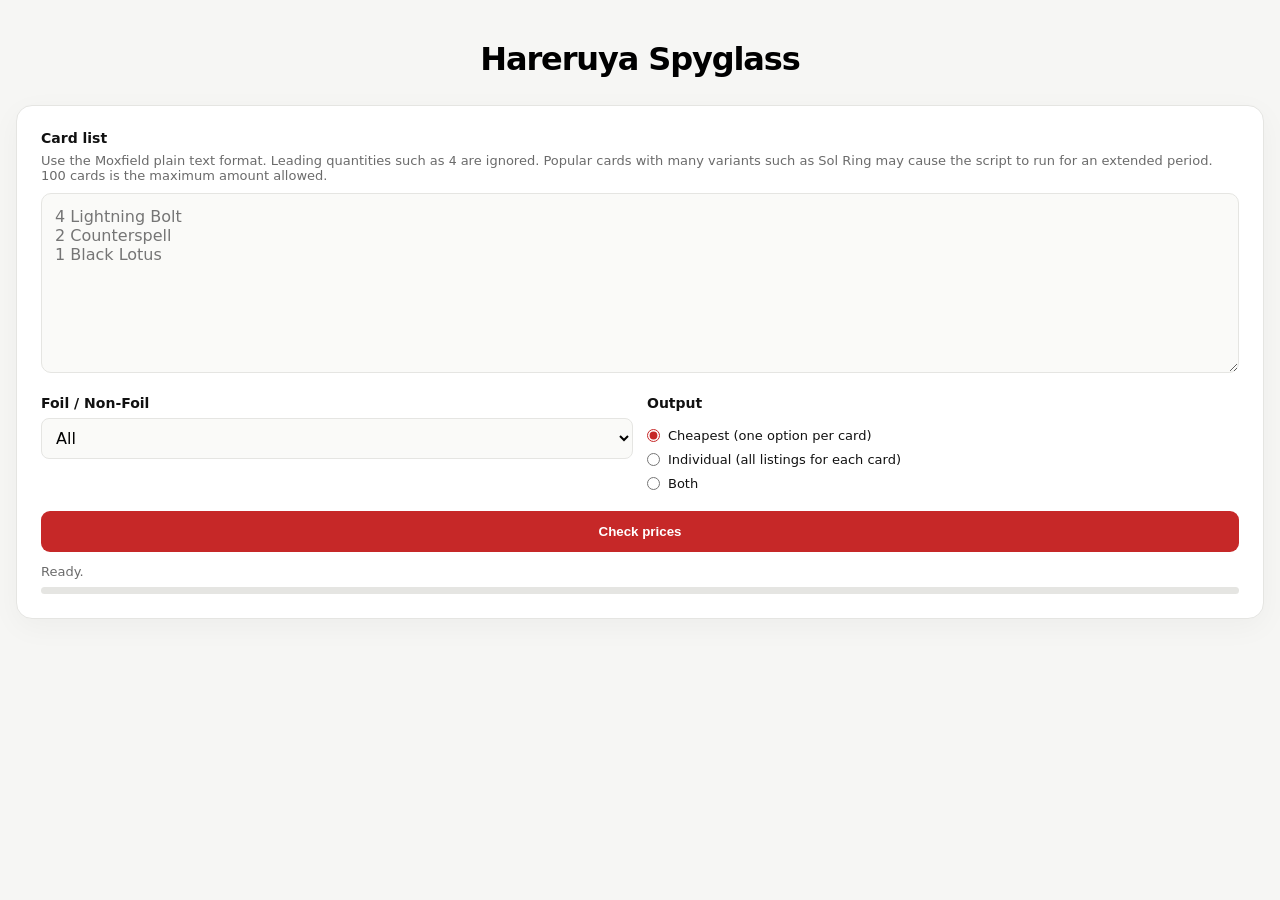
==== commit cc32bc1c: "Update to fix some bugs and add currency conversion and mobile view, 2" ====
--- a/static/index.html
+++ b/static/index.html
@@ -8,14 +8,13 @@
 </head>
 <body>
   <main class="shell">
-    <header class="site-header">
+    <header>
       <h1>Hareruya Spyglass</h1>
-      <button id="viewToggle" class="view-toggle" type="button" aria-pressed="false">Switch to Mobile view</button>
     </header>
 
     <section class="panel form-panel">
       <label for="cards">Card list</label>
-      <p class="hint">Use the Moxfield plain text export format. Leading quantities such as <code>4</code> are ignored. Popular cards with many variants such as Lightning Bolt or Counterspell as well as looking up a full deck at once may cause the script to run for an extended period, but usually no more than a few minutes.</p>
+      <p class="hint">Use the Moxfield plain text format. Leading quantities such as <code>4</code> are ignored. Popular cards with many variants such as Sol Ring may cause the script to run for an extended period. 100 cards is the maximum amount allowed.</p>
       <textarea id="cards" spellcheck="false" placeholder="4 Lightning Bolt&#10;2 Counterspell&#10;1 Black Lotus"></textarea>
 
       <div class="options">
--- a/static/styles.css
+++ b/static/styles.css
@@ -2,10 +2,8 @@
 * { box-sizing:border-box; }
 body { margin:0; background:var(--bg); color:var(--text); font-family:Inter,ui-sans-serif,system-ui,-apple-system,BlinkMacSystemFont,"Segoe UI",sans-serif; }
 .shell { width:min(1250px,calc(100% - 32px)); margin:0 auto; padding:42px 0 60px; }
-header { margin-bottom:28px; display:flex; align-items:center; justify-content:space-between; gap:16px; }
-.view-toggle { width:auto; margin:0; padding:8px 11px; background:var(--field); color:var(--text); border:1px solid var(--border); font-size:12px; white-space:nowrap; }
-.view-toggle:hover { background:#eee; }
-h1 { margin:0; font-size:32px; line-height:1.1; letter-spacing:-.035em; color:#000; }
+header { margin-bottom:28px; }
+h1 { margin:0; font-size:32px; line-height:1.1; letter-spacing:-.035em; color:#000; text-align:center; }
 p { margin:5px 0 0; color:var(--muted); }
 .panel,.card-result { background:var(--card); border:1px solid var(--border); border-radius:16px; padding:24px; box-shadow:0 8px 30px rgba(0,0,0,.04); }
 label { display:block; font-weight:700; font-size:14px; margin-bottom:7px; }
@@ -45,49 +43,15 @@
 .listing-unavailable { color:var(--muted); font-size:12px; }
 tr:last-child td { border-bottom:0; }
 .price { white-space:nowrap; font-variant-numeric:tabular-nums; font-weight:700; }
-.euro-price { font-weight:500; color:var(--muted); }
 .listing-button { display:inline-block; padding:6px 11px; border-radius:7px; background:var(--red); color:#fff; text-decoration:none; font-weight:700; font-size:12px; white-space:nowrap; }
 .listing-button:hover { background:var(--red-dark); }
 .preview-button { position:relative; display:inline-flex; align-items:center; justify-content:center; min-width:72px; padding:6px 10px; border-radius:7px; background:var(--field); color:var(--text); border:1px solid var(--border); font-weight:700; font-size:12px; white-space:nowrap; cursor:default; }
-.preview-button { margin:0; width:auto; min-height:32px; border-radius:7px; line-height:1.2; }
 .preview-button:hover, .preview-button:focus-visible { background:#eee; outline:none; }
 .preview-unavailable { color:var(--muted); }
 
-
-.mobile-results { display:none; }
-.mobile-list { display:grid; gap:10px; }
-.mobile-toolbar { display:flex; align-items:end; gap:8px; margin-bottom:10px; }
-.mobile-sort { flex:1; min-width:0; margin:0; font-size:12px; color:var(--muted); font-weight:700; }
-.mobile-sort select { margin-top:5px; }
-.mobile-filter-toggle { width:auto; margin:0; padding:9px 12px; background:var(--field); color:var(--text); border:1px solid var(--border); }
-.mobile-filter-panel { display:grid; gap:9px; padding:12px; margin-bottom:10px; background:var(--field); border:1px solid var(--border); border-radius:10px; }
-.mobile-listing-card { background:#fff; border:1px solid var(--border); border-radius:12px; padding:14px; box-shadow:0 3px 12px rgba(0,0,0,.04); }
-.mobile-card-heading { font-size:16px; font-weight:800; margin-bottom:6px; }
-.mobile-card-price { font-size:20px; font-weight:800; line-height:1.15; }
-.mobile-card-meta { display:flex; flex-wrap:wrap; gap:5px 10px; color:var(--muted); font-size:12px; margin-top:7px; }
-.mobile-card-meta span + span::before { content:'•'; margin-right:10px; }
-.mobile-card-title { margin-top:9px; font-size:13px; line-height:1.35; overflow-wrap:anywhere; }
-.mobile-card-actions { display:flex; gap:8px; margin-top:12px; }
-.mobile-card-actions .listing-button, .mobile-card-actions .preview-button { min-height:40px; flex:1; display:flex; align-items:center; justify-content:center; padding:8px 10px; }
-.mobile-card-actions .preview-button { cursor:pointer; }
-
 .empty,.error,.no-results { padding:18px; background:var(--field); border-radius:9px; color:var(--muted); }
 .hidden { display:none; }
-body.mobile-ui { overflow-x:hidden; }
-body.mobile-ui .desktop-results { display:none !important; }
-body.mobile-ui .mobile-results { display:block; }
-body.mobile-ui .results { width:100%; margin-left:0; margin-right:0; align-items:stretch; }
-body.mobile-ui .card-result { width:100% !important; max-width:none; margin-inline:0; padding:15px; }
-body.mobile-ui .table-wrap { display:none; }
-body.mobile-ui .tabbar { overflow-x:auto; -webkit-overflow-scrolling:touch; scrollbar-width:none; }
-body.mobile-ui .tabbar::-webkit-scrollbar { display:none; }
-body.mobile-ui .tab { min-height:44px; }
-body.mobile-ui .listing-button { min-height:40px; }
-body.mobile-ui .preview-button { min-height:40px; }
-body.mobile-ui .image-preview-overlay { max-width:calc(100vw - 16px); max-height:calc(100vh - 16px); }
-body.mobile-ui .image-preview-overlay img { max-width:calc(100vw - 16px); max-height:calc(100vh - 16px); }
-@media (max-width:700px) { .shell{width:min(100% - 18px,1250px);padding-top:22px} h1{font-size:24px}.options{grid-template-columns:1fr}.panel,.card-result{padding:17px}.filter-control{min-width:calc(50% - 8px)}.title-filter{min-width:100%}.site-header{align-items:flex-start}.view-toggle{font-size:11px} }
-
+@media (max-width:700px) { .shell{width:min(100% - 18px,1250px);padding-top:22px} h1{font-size:24px}.options{grid-template-columns:1fr}.panel,.card-result{padding:17px}.filter-control{min-width:calc(50% - 8px)}.title-filter{min-width:100%} }
 
 .output-checks { display:flex; flex-direction:column; gap:9px; padding:10px 0 2px; }
 .check-option { display:flex; align-items:center; gap:8px; margin:0; font-weight:500; font-size:13px; cursor:pointer; }
@@ -95,3 +59,45 @@
 .image-preview-overlay { position:fixed; z-index:2147483647; width:max-content; max-width:calc(100vw - 20px); max-height:calc(100vh - 20px); overflow:hidden; padding:0; background:transparent; border:0; border-radius:10px; box-shadow:none; pointer-events:none; }
 .image-preview-overlay img { display:block; width:auto; max-width:calc(100vw - 20px); height:auto; max-height:calc(100vh - 20px); object-fit:contain; border:1px solid var(--border); border-radius:8px; box-shadow:0 18px 45px rgba(0,0,0,.25); }
 .preview-message { padding:24px 14px; background:#fff; border:1px solid var(--border); border-radius:10px; box-shadow:0 18px 45px rgba(0,0,0,.25); color:var(--muted); text-align:center; font-size:13px; }
+
+
+.filter-details summary { display:none; cursor:pointer; font-weight:800; color:var(--text); }
+.mobile-sort-control { display:none; }
+@media (max-width:700px) {
+  .shell { width:calc(100% - 20px); padding:22px 0 38px; }
+  header { margin-bottom:20px; }
+  h1 { font-size:24px; text-align:center; }
+  .panel { padding:17px; }
+  .results { width:100vw; margin-left:calc(50% - 50vw); margin-right:calc(50% - 50vw); padding:0; }
+  .card-result { width:calc(100vw - 20px); max-width:none; padding:14px; }
+  .table-tools { align-items:center; gap:8px; }
+  .filter-details { width:100%; }
+  .filter-details summary { display:block; list-style:none; padding:9px 11px; border:1px solid var(--border); border-radius:8px; background:var(--field); }
+  .filter-details summary::-webkit-details-marker { display:none; }
+  .filter-details summary::after { content:' ▾'; float:right; }
+  .filter-details[open] summary::after { content:' ▴'; }
+  .filter-details .filters { margin-top:8px; padding:10px; border:1px solid var(--border); border-radius:8px; background:var(--field); }
+  .filters { display:grid; grid-template-columns:1fr 1fr; align-items:stretch; }
+  .filter-control, .title-filter { min-width:0; }
+  .title-filter { grid-column:1 / -1; }
+  .clear-filters { justify-self:start; }
+  .mobile-sort-control { display:flex; align-items:end; gap:6px; }
+  .mobile-sort-control label { margin:0; font-size:12px; color:var(--muted); }
+  .mobile-sort-control select { margin-top:5px; min-width:110px; }
+  .mobile-sort-direction { width:42px; margin:0; padding:9px 0; border:1px solid var(--border); background:var(--field); color:var(--text); }
+  .mobile-sort-direction:hover { background:#eee; }
+  .table-count { margin-left:auto; }
+  .table-wrap { width:100%; max-width:none; margin-inline:0; overflow:visible; border:0; }
+  table { width:100%; min-width:0; display:block; }
+  thead { display:none; }
+  tbody { display:block; width:100%; }
+  tr { display:block; width:100%; margin:0 0 10px; padding:5px 0; border:1px solid var(--border); border-radius:10px; background:var(--card); box-shadow:0 3px 10px rgba(0,0,0,.03); }
+  td { display:grid; grid-template-columns:82px minmax(0,1fr); gap:10px; width:100%; white-space:normal; overflow-wrap:anywhere; padding:8px 10px; border-bottom:1px solid var(--border); }
+  td:last-child { border-bottom:0; }
+  td::before { content:attr(data-label); font-weight:700; color:var(--muted); }
+  .price { align-items:center; }
+  .listing-button, .preview-button { width:max-content; max-width:100%; }
+  .image-preview-overlay { max-width:calc(100vw - 20px); max-height:calc(100vh - 20px); }
+  .image-preview-overlay img { max-width:calc(100vw - 20px); max-height:calc(100vh - 20px); }
+  .no-results { display:block; }
+}
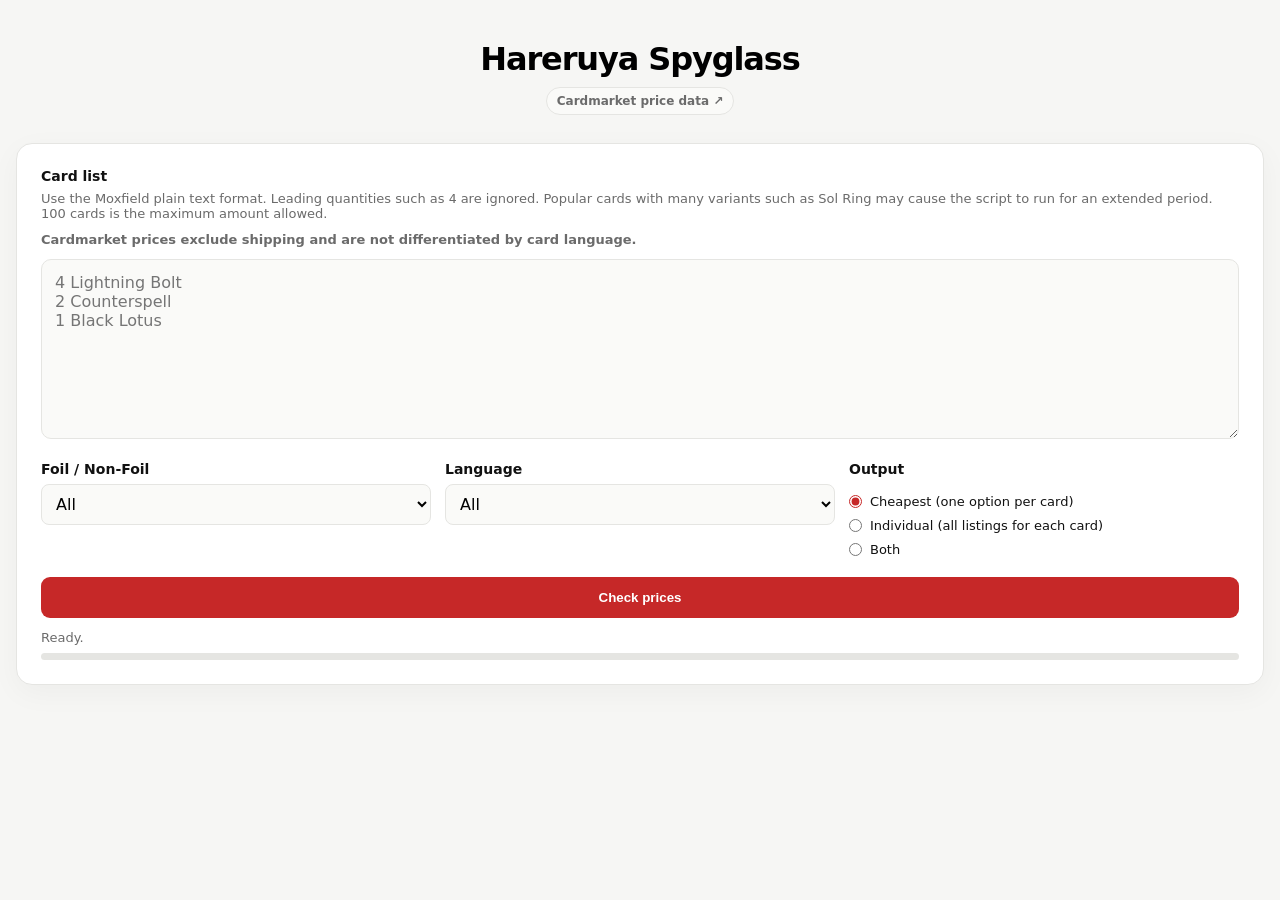
==== commit c3c9817f: "v0.2 - added Cardmarket rough indicators and table with a lookup" ====
--- a/static/index.html
+++ b/static/index.html
@@ -4,17 +4,19 @@
   <meta charset="utf-8">
   <meta name="viewport" content="width=device-width, initial-scale=1">
   <title>Hareruya Spyglass</title>
-  <link rel="stylesheet" href="/static/styles.css">
+  <link rel="stylesheet" href="/static/styles.css?v=36">
 </head>
 <body>
   <main class="shell">
     <header>
       <h1>Hareruya Spyglass</h1>
+      <a class="top-data-link" href="/cardmarket">Cardmarket price data ↗</a>
     </header>
 
     <section class="panel form-panel">
       <label for="cards">Card list</label>
       <p class="hint">Use the Moxfield plain text format. Leading quantities such as <code>4</code> are ignored. Popular cards with many variants such as Sol Ring may cause the script to run for an extended period. 100 cards is the maximum amount allowed.</p>
+      <p class="cardmarket-disclaimer"><strong>Cardmarket prices exclude shipping and are not differentiated by card language.</strong></p>
       <textarea id="cards" spellcheck="false" placeholder="4 Lightning Bolt&#10;2 Counterspell&#10;1 Black Lotus"></textarea>
 
       <div class="options">
@@ -24,6 +26,14 @@
             <option value="all">All</option>
             <option value="foil">Foil</option>
             <option value="nonfoil">Non-foil</option>
+          </select>
+        </div>
+        <div>
+          <label for="language">Language</label>
+          <select id="language">
+            <option value="all">All</option>
+            <option value="EN">EN</option>
+            <option value="JP">JP</option>
           </select>
         </div>
         <div>
@@ -39,10 +49,14 @@
       <button id="check">Check prices</button>
       <div id="status" class="status">Ready.</div>
       <div class="progress-track"><div id="progress" class="progress"></div></div>
+      <div id="search-warnings" class="search-warnings" hidden></div>
     </section>
+
+
 
     <section id="results" class="results hidden"></section>
   </main>
-  <script src="/static/app.js"></script>
+  <script src="/static/app.js?v=35"></script>
 </body>
 </html>
+
--- a/static/styles.css
+++ b/static/styles.css
@@ -2,15 +2,17 @@
 * { box-sizing:border-box; }
 body { margin:0; background:var(--bg); color:var(--text); font-family:Inter,ui-sans-serif,system-ui,-apple-system,BlinkMacSystemFont,"Segoe UI",sans-serif; }
 .shell { width:min(1250px,calc(100% - 32px)); margin:0 auto; padding:42px 0 60px; }
-header { margin-bottom:28px; }
+header { margin-bottom:28px; text-align:center; }
 h1 { margin:0; font-size:32px; line-height:1.1; letter-spacing:-.035em; color:#000; text-align:center; }
+.top-data-link { display:inline-flex; align-items:center; margin-top:10px; padding:6px 10px; border:1px solid var(--border); border-radius:999px; background:var(--field); color:var(--muted); text-decoration:none; font-size:12px; font-weight:750; }
+.top-data-link:hover { color:var(--text); border-color:#d7d7d2; background:#f1f1ed; }
 p { margin:5px 0 0; color:var(--muted); }
 .panel,.card-result { background:var(--card); border:1px solid var(--border); border-radius:16px; padding:24px; box-shadow:0 8px 30px rgba(0,0,0,.04); }
 label { display:block; font-weight:700; font-size:14px; margin-bottom:7px; }
 .hint { font-size:13px; margin:0 0 10px; }
 textarea { width:100%; min-height:180px; resize:vertical; border:1px solid var(--border); background:var(--field); border-radius:10px; padding:13px; font:inherit; outline:none; }
 textarea:focus,select:focus,input:focus { border-color:var(--red); box-shadow:0 0 0 3px rgba(198,40,40,.1); }
-.options { display:grid; grid-template-columns:1fr 1fr; gap:14px; margin-top:18px; }
+.options { display:grid; grid-template-columns:1fr 1fr 1fr; gap:14px; margin-top:18px; }
 select,input { width:100%; padding:9px 10px; border:1px solid var(--border); border-radius:8px; background:var(--field); font:inherit; }
 button { margin-top:18px; width:100%; border:0; border-radius:9px; background:var(--red); color:white; padding:13px 18px; font-weight:800; cursor:pointer; }
 button:hover { background:var(--red-dark); } button:disabled { opacity:.55; cursor:not-allowed; }
@@ -18,7 +20,8 @@
 .progress-track { margin-top:8px; height:7px; background:var(--border); border-radius:999px; overflow:hidden; }
 .progress { width:0; height:100%; background:var(--red); transition:width .2s; }
 .results { margin-top:24px; width:100vw; margin-left:calc(50% - 50vw); margin-right:calc(50% - 50vw); display:flex; flex-direction:column; align-items:center; gap:18px; }
-.card-result { width:max-content; max-width:calc(100vw - 32px); margin-inline:auto; }\n.card-result h2 { margin:0 0 14px; font-size:18px; }
+.card-result { width:max-content; max-width:calc(100vw - 32px); margin-inline:auto; }
+.card-result h2 { margin:0 0 14px; font-size:18px; }
 .individual-section { padding-bottom:18px; }
 .tabbar { display:flex; gap:6px; flex-wrap:nowrap; overflow-x:auto; margin-bottom:14px; border-bottom:1px solid var(--border); padding:0 2px 10px; scrollbar-width:thin; }
 .tab { width:auto; flex:0 0 auto; margin:0; background:var(--field); color:var(--muted); padding:9px 12px; border:1px solid var(--border); border-radius:8px; white-space:nowrap; }
@@ -42,7 +45,8 @@
 .preview-heading { width:105px; cursor:default; }
 .listing-unavailable { color:var(--muted); font-size:12px; }
 tr:last-child td { border-bottom:0; }
-.price { white-space:nowrap; font-variant-numeric:tabular-nums; font-weight:700; }
+.price { white-space:nowrap; font-variant-numeric:tabular-nums; font-weight:750; }
+.eur-price { margin-left:4px; color:var(--muted); font-size:.88em; font-weight:550; }
 .listing-button { display:inline-block; padding:6px 11px; border-radius:7px; background:var(--red); color:#fff; text-decoration:none; font-weight:700; font-size:12px; white-space:nowrap; }
 .listing-button:hover { background:var(--red-dark); }
 .preview-button { position:relative; display:inline-flex; align-items:center; justify-content:center; min-width:72px; padding:6px 10px; border-radius:7px; background:var(--field); color:var(--text); border:1px solid var(--border); font-weight:700; font-size:12px; white-space:nowrap; cursor:default; }
@@ -58,46 +62,157 @@
 .check-option input { width:auto; margin:0; accent-color:var(--red); }
 .image-preview-overlay { position:fixed; z-index:2147483647; width:max-content; max-width:calc(100vw - 20px); max-height:calc(100vh - 20px); overflow:hidden; padding:0; background:transparent; border:0; border-radius:10px; box-shadow:none; pointer-events:none; }
 .image-preview-overlay img { display:block; width:auto; max-width:calc(100vw - 20px); height:auto; max-height:calc(100vh - 20px); object-fit:contain; border:1px solid var(--border); border-radius:8px; box-shadow:0 18px 45px rgba(0,0,0,.25); }
+.image-preview-overlay.foil-preview::after, .mobile-card-media.foil-preview::after { content:""; position:absolute; inset:0; pointer-events:none; border-radius:inherit; background:linear-gradient(115deg, transparent 0%, rgba(255,73,73,.22) 16%, rgba(255,202,66,.22) 32%, rgba(76,218,132,.22) 48%, rgba(74,151,255,.22) 64%, rgba(178,93,255,.22) 80%, transparent 100%); mix-blend-mode:screen; }
+.image-preview-overlay.foil-preview::before, .mobile-card-media.foil-preview::before { content:""; position:absolute; inset:0; pointer-events:none; border-radius:inherit; padding:2px; background:linear-gradient(120deg, #ff5b5b, #ffd166, #5ee58a, #6ca8ff, #b77cff, #ff6fa3, #ff5b5b); -webkit-mask:linear-gradient(#000 0 0) content-box, linear-gradient(#000 0 0); -webkit-mask-composite:xor; mask-composite:exclude; opacity:.88; }
 .preview-message { padding:24px 14px; background:#fff; border:1px solid var(--border); border-radius:10px; box-shadow:0 18px 45px rgba(0,0,0,.25); color:var(--muted); text-align:center; font-size:13px; }
 
 
 .filter-details summary { display:none; cursor:pointer; font-weight:800; color:var(--text); }
 .mobile-sort-control { display:none; }
+.mobile-result { display:none !important; }
+
 @media (max-width:700px) {
   .shell { width:calc(100% - 20px); padding:22px 0 38px; }
   header { margin-bottom:20px; }
   h1 { font-size:24px; text-align:center; }
   .panel { padding:17px; }
-  .results { width:100vw; margin-left:calc(50% - 50vw); margin-right:calc(50% - 50vw); padding:0; }
-  .card-result { width:calc(100vw - 20px); max-width:none; padding:14px; }
-  .table-tools { align-items:center; gap:8px; }
+  .results { width:100vw; margin-left:calc(50% - 50vw); margin-right:calc(50% - 50vw); padding:0; gap:12px; }
+  .card-result { width:calc(100vw - 20px); max-width:none; padding:12px; border-radius:14px; box-shadow:0 6px 22px rgba(0,0,0,.05); }
+  .card-result h2 { margin:1px 2px 10px; font-size:16px; line-height:1.25; }
+  .individual-section { padding-bottom:12px; }
+  .table-tools { align-items:center; gap:8px; margin-bottom:10px; }
   .filter-details { width:100%; }
-  .filter-details summary { display:block; list-style:none; padding:9px 11px; border:1px solid var(--border); border-radius:8px; background:var(--field); }
+  .filter-details summary { display:block; list-style:none; padding:9px 11px; border:1px solid var(--border); border-radius:10px; background:var(--field); font-size:12px; }
   .filter-details summary::-webkit-details-marker { display:none; }
-  .filter-details summary::after { content:' ▾'; float:right; }
+  .filter-details summary::after { content:' ▾'; float:right; color:var(--muted); }
   .filter-details[open] summary::after { content:' ▴'; }
-  .filter-details .filters { margin-top:8px; padding:10px; border:1px solid var(--border); border-radius:8px; background:var(--field); }
-  .filters { display:grid; grid-template-columns:1fr 1fr; align-items:stretch; }
+  .filter-details .filters { margin-top:7px; padding:9px; border:1px solid var(--border); border-radius:10px; background:var(--field); }
+  .filters { display:grid; grid-template-columns:1fr 1fr; gap:8px; align-items:stretch; }
   .filter-control, .title-filter { min-width:0; }
+  .filter-control input,.filter-control select { margin-top:4px; }
   .title-filter { grid-column:1 / -1; }
   .clear-filters { justify-self:start; }
   .mobile-sort-control { display:flex; align-items:end; gap:6px; }
   .mobile-sort-control label { margin:0; font-size:12px; color:var(--muted); }
-  .mobile-sort-control select { margin-top:5px; min-width:110px; }
-  .mobile-sort-direction { width:42px; margin:0; padding:9px 0; border:1px solid var(--border); background:var(--field); color:var(--text); }
+  .mobile-sort-control select { margin-top:4px; min-width:104px; }
+  .mobile-sort-direction { width:40px; margin:0; padding:9px 0; border:1px solid var(--border); background:var(--field); color:var(--text); }
   .mobile-sort-direction:hover { background:#eee; }
-  .table-count { margin-left:auto; }
+  .table-count { margin-left:auto; font-size:11px; }
   .table-wrap { width:100%; max-width:none; margin-inline:0; overflow:visible; border:0; }
-  table { width:100%; min-width:0; display:block; }
+  table { width:100%; min-width:0; display:block; border-collapse:separate; }
   thead { display:none; }
-  tbody { display:block; width:100%; }
-  tr { display:block; width:100%; margin:0 0 10px; padding:5px 0; border:1px solid var(--border); border-radius:10px; background:var(--card); box-shadow:0 3px 10px rgba(0,0,0,.03); }
-  td { display:grid; grid-template-columns:82px minmax(0,1fr); gap:10px; width:100%; white-space:normal; overflow-wrap:anywhere; padding:8px 10px; border-bottom:1px solid var(--border); }
-  td:last-child { border-bottom:0; }
-  td::before { content:attr(data-label); font-weight:700; color:var(--muted); }
-  .price { align-items:center; }
-  .listing-button, .preview-button { width:max-content; max-width:100%; }
+  tbody { display:grid; width:100%; gap:8px; }
+
+  tr.listing-row { display:block; width:100%; margin:0; padding:0; border:1px solid var(--border); border-radius:12px; background:var(--card); box-shadow:0 3px 12px rgba(0,0,0,.035); overflow:hidden; }
+  tr.listing-row > td:not(.mobile-result) { display:none !important; }
+  tr.listing-row > td.mobile-result { display:block !important; width:100%; min-width:0; margin:0; padding:0 !important; border:0 !important; }
+  td.mobile-result::before { display:none; content:none; }
+
+  .mobile-listing-link { display:block; position:relative; color:inherit; text-decoration:none; -webkit-tap-highlight-color:transparent; }
+  .mobile-listing-link:focus-visible { outline:2px solid var(--red); outline-offset:-2px; border-radius:11px; }
+  .mobile-listing-link-unavailable { cursor:default; }
+  .mobile-listing-card { display:grid; grid-template-columns:62px minmax(0,1fr) 15px; gap:10px; align-items:stretch; min-height:92px; padding:9px; }
+  .mobile-card-media { position:relative; width:64px; min-height:87px; height:auto; border-radius:6px; overflow:hidden; background:var(--field); border:1px solid var(--border); align-self:stretch; }
+  .mobile-card-image { display:block; width:100%; height:100%; object-fit:cover; object-position:center; }
+  .mobile-card-image-empty { display:flex; align-items:center; justify-content:center; padding:6px; color:var(--muted); font-size:9px; text-align:center; line-height:1.2; }
+  .mobile-card-info { min-width:0; display:flex; flex-direction:column; align-items:flex-start; justify-content:center; gap:5px; }
+  .mobile-card-name { width:100%; min-width:0; font-size:14px; line-height:1.15; font-weight:800; color:var(--text); white-space:nowrap; overflow:hidden; text-overflow:ellipsis; }
+  .mobile-card-price { width:100%; font-size:16px; line-height:1.15; font-weight:800; letter-spacing:-.01em; overflow-wrap:anywhere; }
+  .mobile-card-price .eur-price { margin-left:4px; font-size:.86em; font-weight:600; }
+  .mobile-card-badges { display:flex; flex-wrap:wrap; gap:4px; width:100%; }
+  .mobile-badge { display:inline-flex; align-items:center; min-height:20px; padding:2px 7px; border-radius:999px; font-size:10px; line-height:1.15; font-weight:800; white-space:nowrap; }
+  .badge-language { background:#e8f1ff; color:#315b96; }
+  .badge-expansion { background:#e8f6eb; color:#286b43; }
+  .badge-finish { background:#f0f0f0; color:#5c5c5c; }
+  .badge-finish.foil { background:#fff0c2; color:#8a5c00; }
+  .badge-finish.nonfoil { background:#ededed; color:#5e5e5e; }
+  .mobile-card-chevron { align-self:center; justify-self:end; color:var(--muted); font-size:24px; line-height:1; font-weight:400; }
+  .mobile-listing-link:hover .mobile-card-chevron, .mobile-listing-link:focus-visible .mobile-card-chevron { color:var(--red); }
+
+  .no-results { display:block; }
   .image-preview-overlay { max-width:calc(100vw - 20px); max-height:calc(100vh - 20px); }
   .image-preview-overlay img { max-width:calc(100vw - 20px); max-height:calc(100vh - 20px); }
-  .no-results { display:block; }
 }
+
+.cardmarket-prices { display:flex; flex-direction:column; gap:4px; min-width:300px; line-height:1.2; }
+.cardmarket-heading { font-size:11px; font-weight:800; color:var(--text); }
+.cardmarket-heading-cell { width:330px; cursor:default; }
+.cardmarket-variant { display:flex; flex-wrap:wrap; gap:5px 9px; align-items:baseline; font-size:11px; color:var(--muted); font-variant-numeric:tabular-nums; }
+.cardmarket-variant-label { color:var(--text); font-weight:750; min-width:60px; }
+.cardmarket-unavailable { color:var(--muted); font-size:11px; }
+.cardmarket-warning { display:inline-flex; align-items:center; justify-content:center; margin-left:2px; font-size:16px; line-height:1; cursor:help; }
+.search-warnings { margin-top:9px; color:var(--red); font-size:13px; line-height:1.4; font-weight:700; }
+.cardmarket-disclaimer { font-size:13px; margin:0 0 10px; color:var(--muted); line-height:1.4; font-weight:400; }
+tr.cardmarket-ambiguous-row > td { background:#fff9df; }
+.mobile-cardmarket .cardmarket-warning { display:none; }
+.mobile-listing-card.cardmarket-ambiguous { background:#fff9df; border-color:#e7d99f; box-shadow:0 3px 12px rgba(145,112,0,.06); }
+.mobile-cardmarket { width:100%; min-width:0; }
+.mobile-cardmarket .cardmarket-prices { min-width:0; gap:3px; padding-top:1px; border-top:1px solid var(--border); }
+.mobile-cardmarket .cardmarket-heading { font-size:10px; color:var(--muted); }
+.mobile-cardmarket .cardmarket-variant { gap:3px 8px; font-size:10px; }
+.mobile-cardmarket .cardmarket-variant-label { min-width:54px; }
+
+@media (max-width:700px) {
+  .mobile-cardmarket .cardmarket-prices { padding-top:5px; margin-top:1px; }
+  .top-data-link { margin-top:8px; }
+}
+
+@media (min-width:701px) { .cardmarket-page > .panel { width:100vw; max-width:none; margin-left:calc(50% - 50vw); margin-right:calc(50% - 50vw); } }
+.cardmarket-page { max-width:1250px; }
+.cardmarket-page .table-wrap { width:100%; max-width:100%; }
+.cardmarket-view-tools { display:grid; grid-template-columns:minmax(220px,1fr) minmax(150px,220px) auto; gap:10px; margin:18px 0; }
+.cardmarket-view-tools button { width:auto; margin:0; }
+.cardmarket-query-group { min-width:0; display:grid; gap:6px; }
+.cardmarket-exact-option { display:flex; align-items:center; gap:7px; margin:0; padding:0 2px; white-space:nowrap; font-size:13px; font-weight:700; color:var(--text); }
+.cardmarket-exact-option input { width:auto; margin:0; }
+.cardmarket-page table { width:max-content; min-width:100%; max-width:none; }
+.cardmarket-page th { position:sticky; }
+.cardmarket-page th, .cardmarket-page td { white-space:nowrap; }
+.cm-number { font-variant-numeric:tabular-nums; }
+.cm-variant-line { font-size:12px; line-height:1.35; }
+.cm-muted { color:var(--muted); font-size:12px; }
+.cm-link { color:var(--red); font-weight:800; text-decoration:none; }
+.cm-link-button { display:inline-block; padding:6px 10px; border-radius:7px; background:var(--red); color:#fff; text-decoration:none; font-size:12px; font-weight:800; white-space:nowrap; }
+.cm-link-button:hover { background:var(--red-dark); }
+.cm-link-button-disabled { background:#d7d7d2; color:#8a8a84; cursor:not-allowed; }
+.cm-link:hover { color:var(--red-dark); text-decoration:underline; }
+.cm-page-status { color:var(--muted); font-size:12px; }
+.cardmarket-local-meta { display:flex; flex-wrap:wrap; justify-content:space-between; gap:6px 14px; margin-bottom:10px; }
+.cm-pagination { display:flex; justify-content:space-between; align-items:center; gap:12px; margin-top:12px; }
+.cm-pagination button { width:auto; margin:0; padding:9px 13px; }
+.cm-mobile-result { display:none; }
+.cm-mobile-link { display:block; color:inherit; text-decoration:none; -webkit-tap-highlight-color:transparent; }
+.cm-mobile-link:focus-visible { outline:2px solid var(--red); outline-offset:-2px; border-radius:11px; }
+.cm-mobile-card { display:grid; grid-template-columns:minmax(82px,.78fr) minmax(0,1.72fr) 16px; gap:9px; align-items:center; padding:8px 9px; border:1px solid var(--border); border-radius:11px; background:var(--card); box-shadow:0 2px 8px rgba(0,0,0,.028); }
+.cm-mobile-info { min-width:0; align-self:stretch; display:flex; flex-direction:column; justify-content:center; }
+.cm-mobile-name { font-size:13px; line-height:1.18; font-weight:800; color:var(--text); overflow-wrap:anywhere; }
+.cm-mobile-expansion { display:inline-flex; align-items:center; width:max-content; max-width:100%; margin-top:4px; padding:2px 7px; border-radius:999px; background:#e8f6eb; color:#286b43; font-size:9px; line-height:1.2; font-weight:800; white-space:nowrap; overflow:hidden; text-overflow:ellipsis; }
+.cm-mobile-prices { min-width:0; display:grid; gap:2px; }
+.cm-mobile-price-head, .cm-mobile-price-row { min-width:0; display:grid; grid-template-columns:53px repeat(3,minmax(0,1fr)); gap:4px; align-items:center; }
+.cm-mobile-price-head { min-height:14px; }
+.cm-mobile-price-head span { text-align:center; font-size:7px; line-height:1; font-weight:800; color:var(--muted); text-transform:uppercase; letter-spacing:.02em; }
+.cm-mobile-price-row { min-height:20px; }
+.cm-mobile-price-row + .cm-mobile-price-row { border-top:1px solid var(--border); padding-top:2px; }
+.cm-mobile-variant-label { font-size:9px; line-height:1.1; font-weight:800; color:var(--muted); white-space:nowrap; }
+.cm-mobile-metric { min-width:0; display:block; white-space:nowrap; overflow:hidden; text-overflow:ellipsis; text-align:center; font-size:8px; font-weight:700; color:var(--text); }
+.cm-mobile-not-found { grid-column:2 / -1; font-size:9px; line-height:1.1; font-weight:700; color:var(--muted); }
+.cm-mobile-price-row-missing { min-height:20px; }
+.cm-mobile-chevron { align-self:center; justify-self:end; color:var(--muted); font-size:22px; line-height:1; font-weight:400; }
+.cm-mobile-link:hover .cm-mobile-chevron, .cm-mobile-link:focus-visible .cm-mobile-chevron { color:var(--red); }
+.cm-mobile-link-unavailable .cm-mobile-card { background:var(--field); }
+.cm-mobile-card-unavailable .cm-mobile-name { color:var(--muted); }
+@media (max-width:700px) {
+  .cardmarket-view-tools { grid-template-columns:1fr; }
+  .cardmarket-view-tools button { width:100%; }
+  .cardmarket-page .table-wrap { width:100%; overflow:visible; border:0; }
+  .cardmarket-page table { width:100%; min-width:0; display:block; border-collapse:separate; }
+  .cardmarket-page thead { display:none; }
+  .cardmarket-page tbody { display:grid; width:100%; gap:8px; }
+  .cardmarket-page tbody > tr { display:block; width:100%; margin:0; padding:0; border:0; }
+  .cardmarket-page tbody > tr > td:not(.cm-mobile-result) { display:none !important; }
+  .cardmarket-page tbody > tr > td.cm-mobile-result { display:block !important; width:100%; min-width:0; margin:0; padding:0 !important; border:0 !important; white-space:normal; }
+  .cm-mobile-result + td { display:none !important; }
+  .cm-pagination { align-items:stretch; flex-direction:column; }
+  .cm-pagination button { width:100%; }
+  .cardmarket-local-meta { margin-bottom:9px; }
+}
